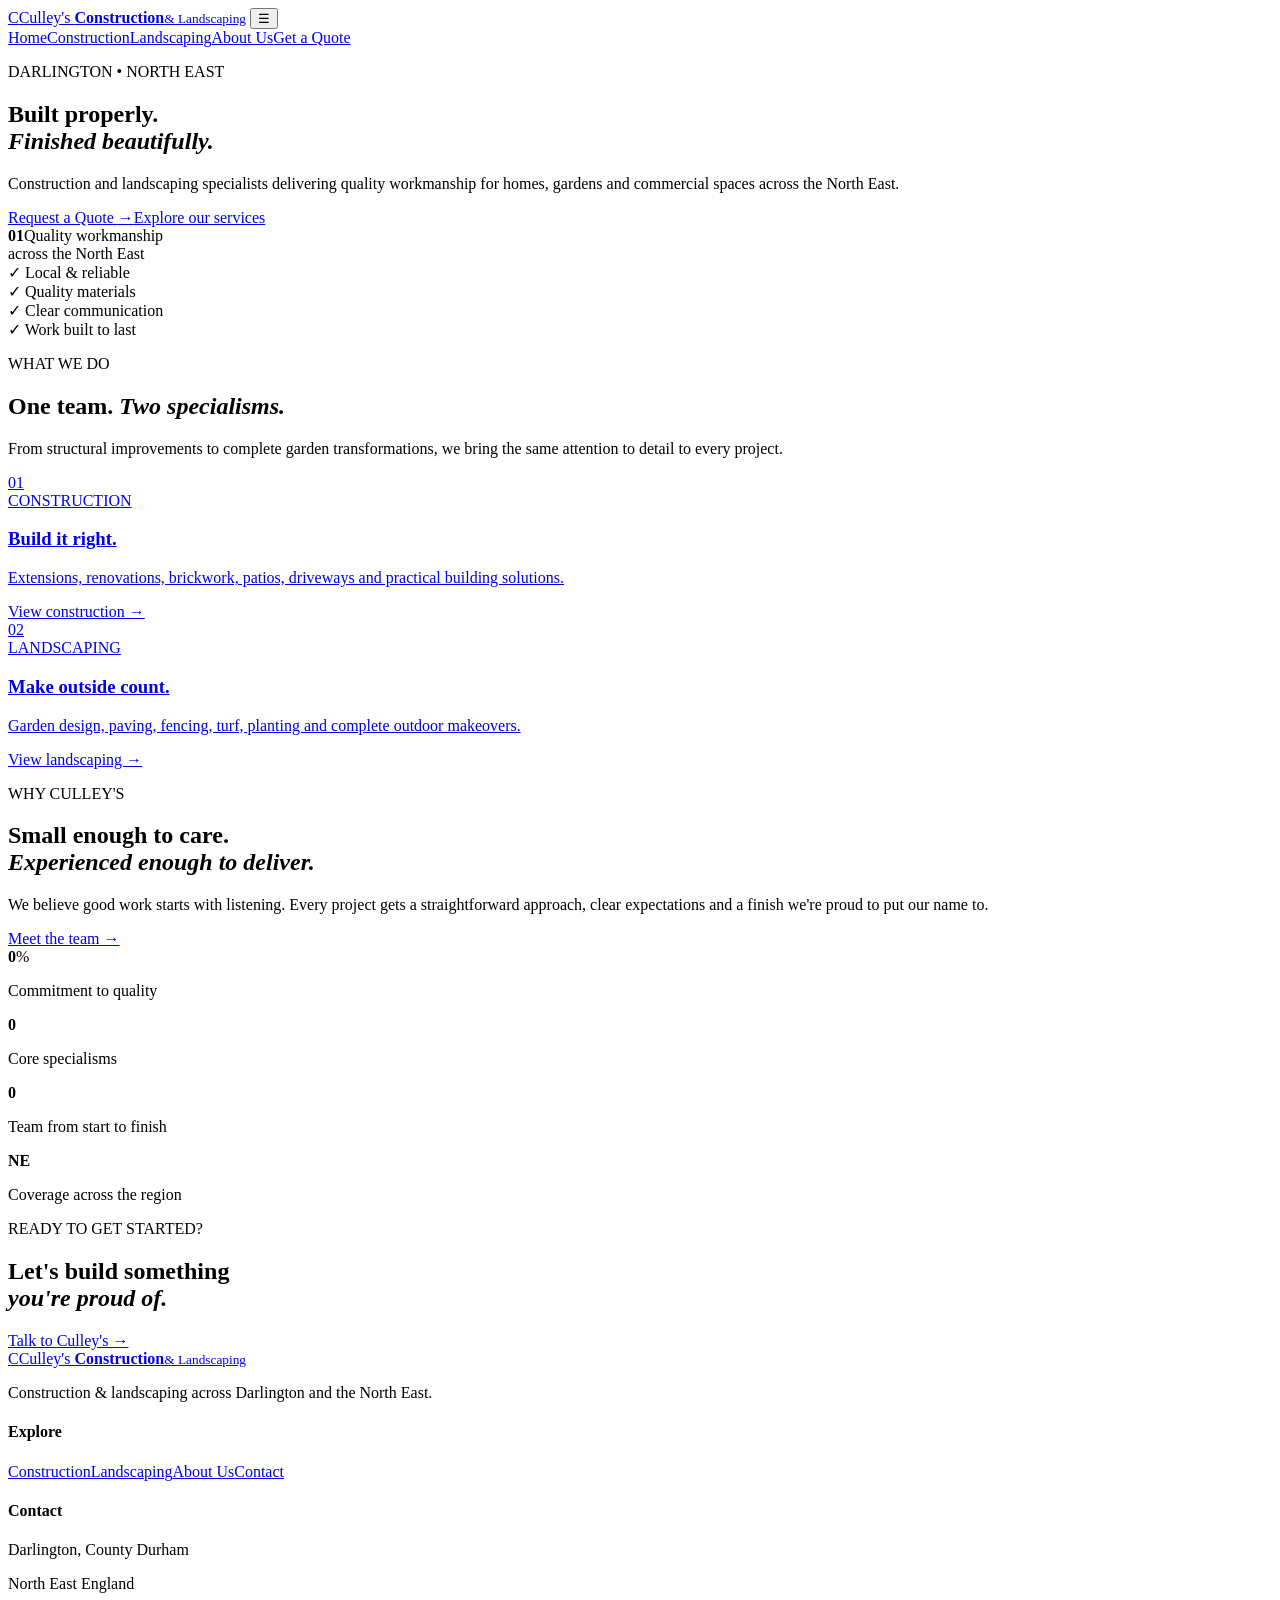
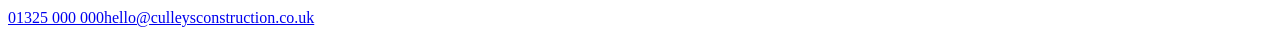
==== index.html @ 74e57752 "Add files via upload" ====
<!DOCTYPE html>
<html lang="en">
<head>
  <meta charset="UTF-8">
  <meta name="viewport" content="width=device-width, initial-scale=1.0">
  <meta name="description" content="Culley's Construction & Landscaping — construction, landscaping and outdoor improvement specialists across Darlington and the North East.">
  <title>Culley's Construction & Landscaping | Darlington & North East</title>
  <link rel="stylesheet" href="assets/css/style.css">
</head>
<body>
<header class="site-header">
  <a class="brand" href="index.html"><span class="brand-mark">C</span><span>Culley's <b>Construction</b><small>& Landscaping</small></span></a>
  <button class="nav-toggle" aria-label="Open menu">☰</button>
  <nav class="nav">
    <a href="index.html">Home</a><a href="construction.html">Construction</a><a href="landscaping.html">Landscaping</a><a href="about.html">About Us</a><a href="contact.html" class="nav-cta">Get a Quote</a>
  </nav>
</header>

<main>
<section class="hero">
  <div class="hero-overlay"></div>
  <div class="hero-content reveal">
    <p class="eyebrow">DARLINGTON • NORTH EAST</p>
    <h1>Built properly.<br><em>Finished beautifully.</em></h1>
    <p class="hero-copy">Construction and landscaping specialists delivering quality workmanship for homes, gardens and commercial spaces across the North East.</p>
    <div class="hero-actions"><a class="btn btn-primary" href="contact.html">Request a Quote <span>→</span></a><a class="btn btn-ghost" href="#services">Explore our services</a></div>
  </div>
  <div class="hero-badge"><strong>01</strong><span>Quality workmanship<br>across the North East</span></div>
</section>

<section class="trust-strip"><div>✓ Local & reliable</div><div>✓ Quality materials</div><div>✓ Clear communication</div><div>✓ Work built to last</div></section>

<section id="services" class="section">
  <div class="section-heading reveal"><p class="eyebrow">WHAT WE DO</p><h2>One team. <em>Two specialisms.</em></h2><p>From structural improvements to complete garden transformations, we bring the same attention to detail to every project.</p></div>
  <div class="service-grid">
    <a class="service-card reveal" href="construction.html"><div class="service-number">01</div><div><span class="card-kicker">CONSTRUCTION</span><h3>Build it right.</h3><p>Extensions, renovations, brickwork, patios, driveways and practical building solutions.</p><span class="text-link">View construction →</span></div></a>
    <a class="service-card dark reveal" href="landscaping.html"><div class="service-number">02</div><div><span class="card-kicker">LANDSCAPING</span><h3>Make outside count.</h3><p>Garden design, paving, fencing, turf, planting and complete outdoor makeovers.</p><span class="text-link">View landscaping →</span></div></a>
  </div>
</section>

<section class="split-feature">
  <div class="feature-image"></div><div class="feature-copy reveal"><p class="eyebrow">WHY CULLEY'S</p><h2>Small enough to care.<br><em>Experienced enough to deliver.</em></h2><p>We believe good work starts with listening. Every project gets a straightforward approach, clear expectations and a finish we're proud to put our name to.</p><a class="btn btn-dark" href="about.html">Meet the team →</a></div>
</section>

<section class="stats section"><div><strong data-count="100">0</strong><span>%</span><p>Commitment to quality</p></div><div><strong data-count="2">0</strong><span></span><p>Core specialisms</p></div><div><strong data-count="1">0</strong><span></span><p>Team from start to finish</p></div><div><strong>NE</strong><span></span><p>Coverage across the region</p></div></section>

<section class="cta-banner"><div><p class="eyebrow">READY TO GET STARTED?</p><h2>Let's build something<br><em>you're proud of.</em></h2></div><a class="btn btn-light" href="contact.html">Talk to Culley's →</a></section>
</main>
<footer class="footer"><div><a class="brand" href="index.html"><span class="brand-mark">C</span><span>Culley's <b>Construction</b><small>& Landscaping</small></span></a><p>Construction & landscaping across Darlington and the North East.</p></div><div><h4>Explore</h4><a href="construction.html">Construction</a><a href="landscaping.html">Landscaping</a><a href="about.html">About Us</a><a href="contact.html">Contact</a></div><div><h4>Contact</h4><p>Darlington, County Durham</p><p>North East England</p><a href="tel:01325000000">01325 000 000</a><a href="mailto:hello@culleysconstruction.co.uk">hello@culleysconstruction.co.uk</a></div></footer>
<script src="assets/js/main.js"></script>
</body></html>
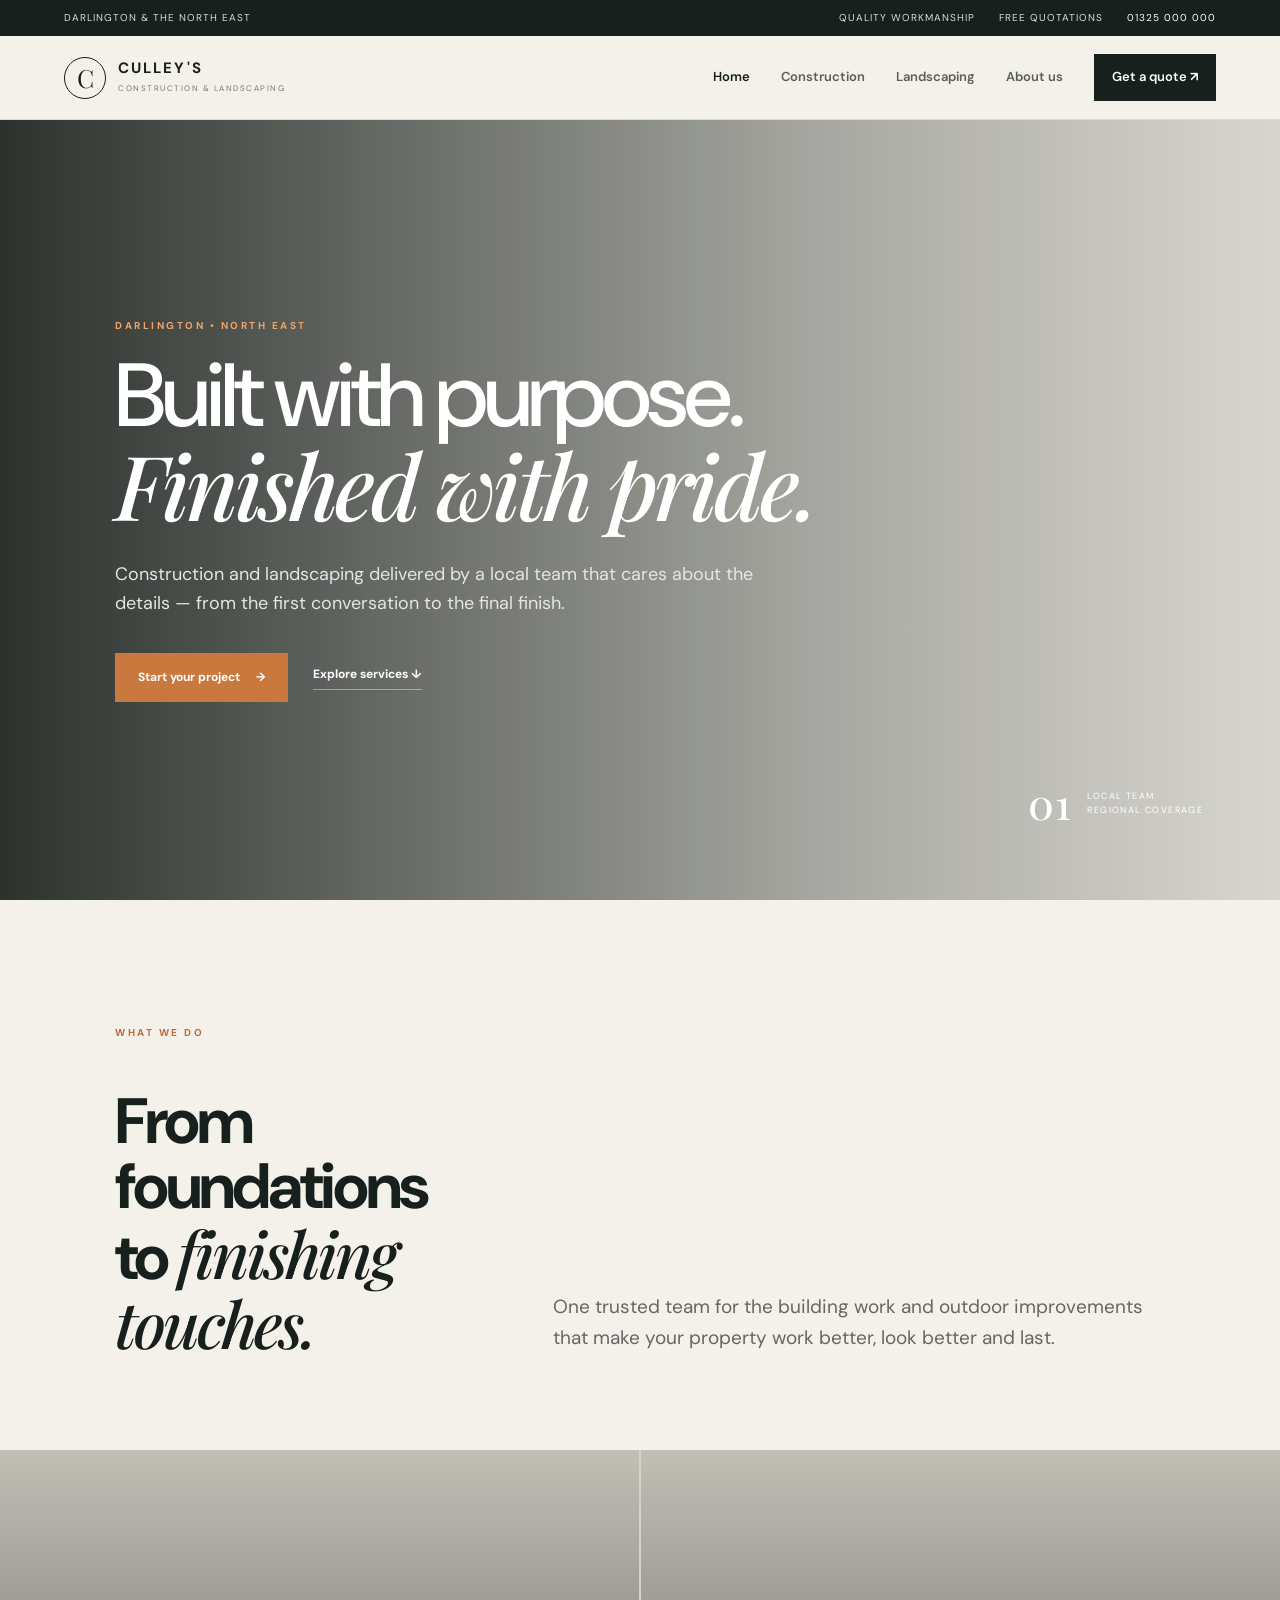
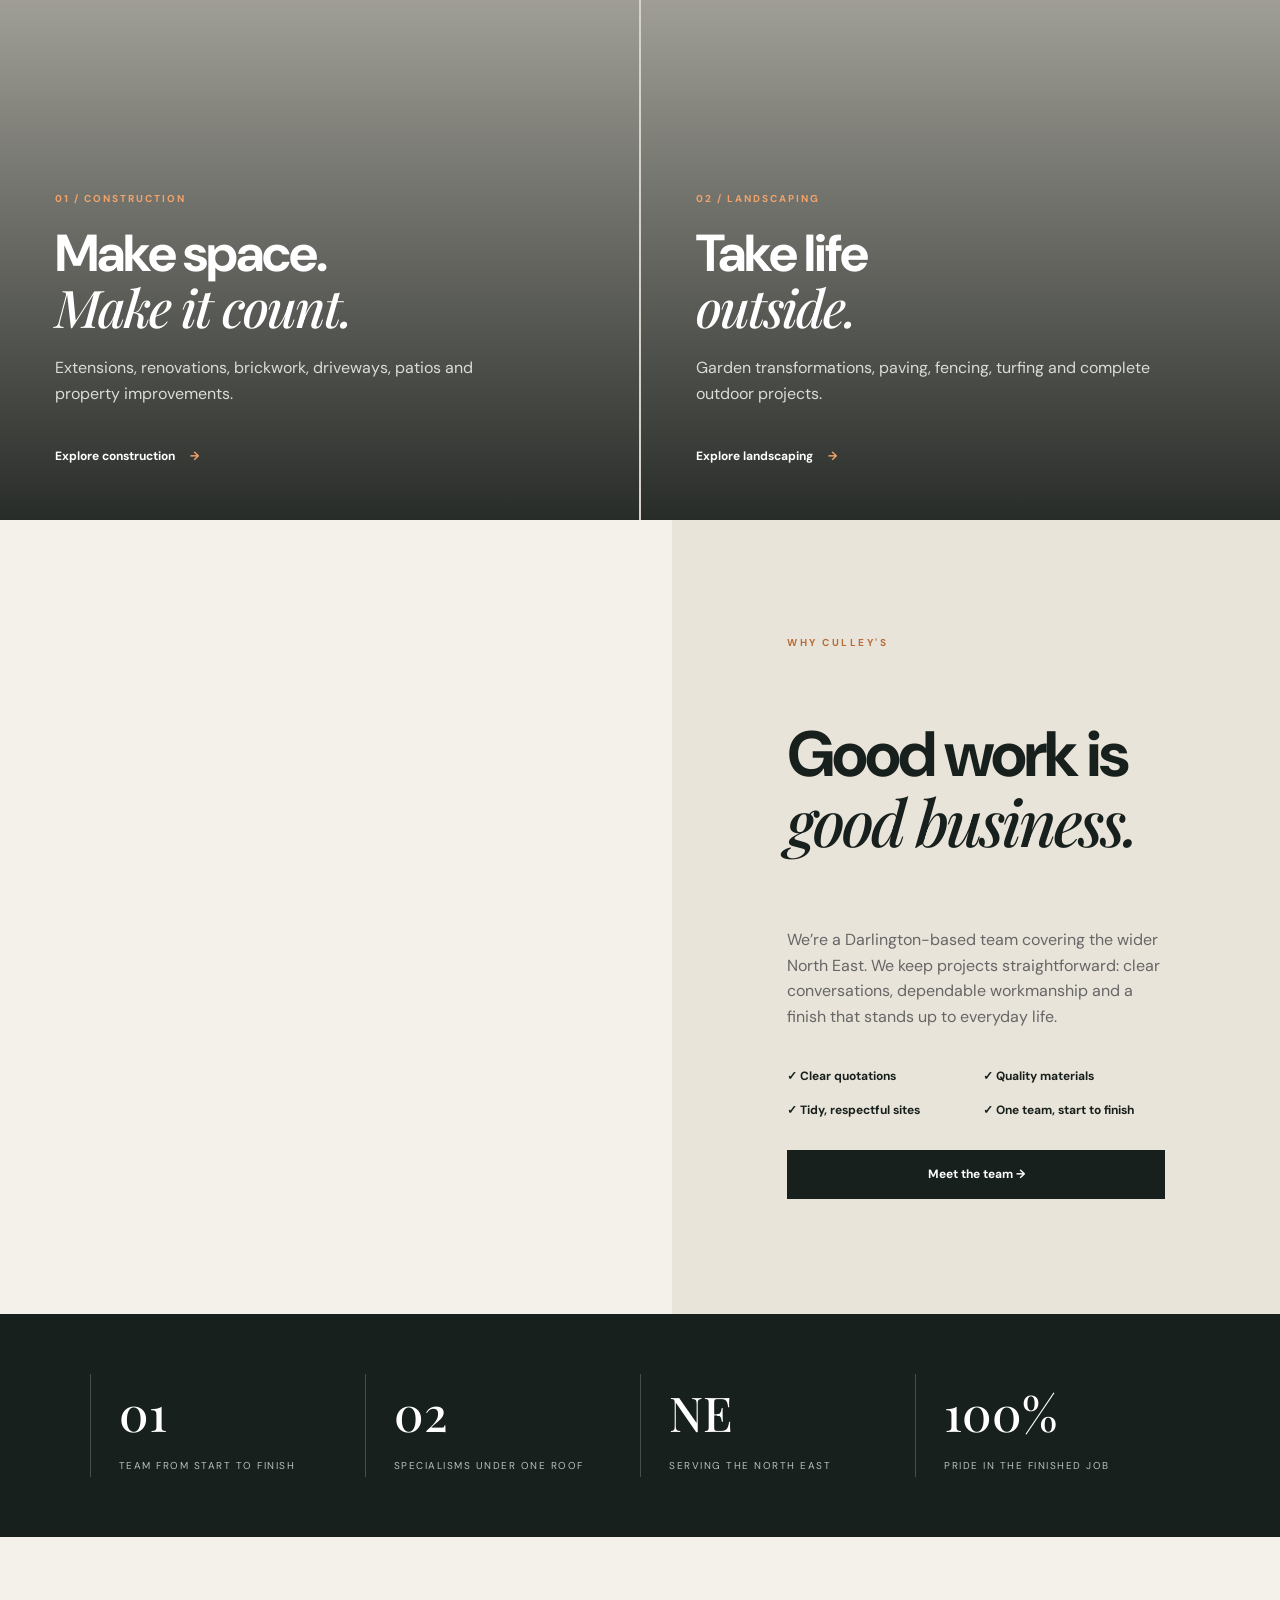
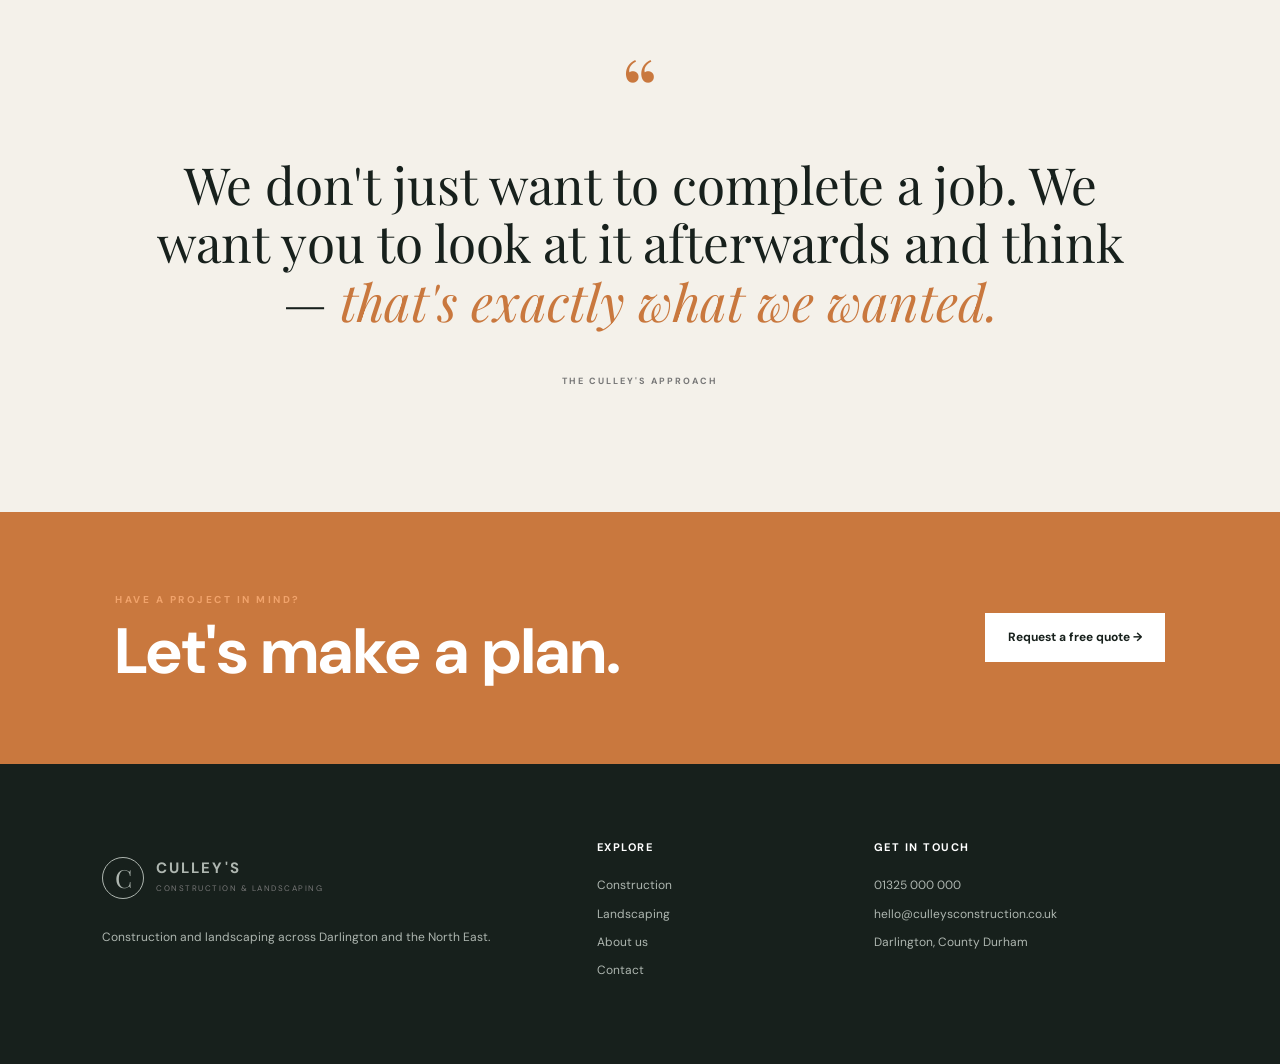
==== commit c58adde6: "Add files via upload" ====
--- a/index.html
+++ b/index.html
@@ -1,51 +1,54 @@
-<!DOCTYPE html>
-<html lang="en">
+<!doctype html>
+<html lang="en-GB">
 <head>
-  <meta charset="UTF-8">
-  <meta name="viewport" content="width=device-width, initial-scale=1.0">
-  <meta name="description" content="Culley's Construction & Landscaping — construction, landscaping and outdoor improvement specialists across Darlington and the North East.">
-  <title>Culley's Construction & Landscaping | Darlington & North East</title>
-  <link rel="stylesheet" href="assets/css/style.css">
+<meta charset="utf-8"><meta name="viewport" content="width=device-width,initial-scale=1">
+<title>Culley's Construction & Landscaping | Darlington & North East</title>
+<meta name="description" content="Culley's Construction & Landscaping — quality construction, landscaping, paving and property improvements across Darlington and the North East.">
+<link rel="preconnect" href="https://fonts.googleapis.com"><link rel="preconnect" href="https://fonts.gstatic.com" crossorigin>
+<link href="https://fonts.googleapis.com/css2?family=DM+Sans:wght@400;500;600;700&family=Playfair+Display:ital,wght@0,500;0,600;1,500;1,600&display=swap" rel="stylesheet">
+<link rel="stylesheet" href="assets/style.css">
 </head>
 <body>
-<header class="site-header">
-  <a class="brand" href="index.html"><span class="brand-mark">C</span><span>Culley's <b>Construction</b><small>& Landscaping</small></span></a>
-  <button class="nav-toggle" aria-label="Open menu">☰</button>
-  <nav class="nav">
-    <a href="index.html">Home</a><a href="construction.html">Construction</a><a href="landscaping.html">Landscaping</a><a href="about.html">About Us</a><a href="contact.html" class="nav-cta">Get a Quote</a>
-  </nav>
-</header>
+<div class="topbar"><div>Darlington & the North East</div><div class="toplinks"><span>Quality workmanship</span><span>Free quotations</span><a href="tel:01325000000">01325 000 000</a></div></div>
+<header class="header"><a class="logo" href="index.html"><span class="logo-icon">C</span><span><strong>CULLEY'S</strong><small>CONSTRUCTION & LANDSCAPING</small></span></a><button class="menu" aria-label="Menu">☰</button><nav><a href="index.html" class="active">Home</a><a href="construction.html">Construction</a><a href="landscaping.html">Landscaping</a><a href="about.html">About us</a><a class="navquote" href="contact.html">Get a quote <b>↗</b></a></nav></header>
 
 <main>
 <section class="hero">
-  <div class="hero-overlay"></div>
-  <div class="hero-content reveal">
-    <p class="eyebrow">DARLINGTON • NORTH EAST</p>
-    <h1>Built properly.<br><em>Finished beautifully.</em></h1>
-    <p class="hero-copy">Construction and landscaping specialists delivering quality workmanship for homes, gardens and commercial spaces across the North East.</p>
-    <div class="hero-actions"><a class="btn btn-primary" href="contact.html">Request a Quote <span>→</span></a><a class="btn btn-ghost" href="#services">Explore our services</a></div>
-  </div>
-  <div class="hero-badge"><strong>01</strong><span>Quality workmanship<br>across the North East</span></div>
+<div class="hero-bg"></div><div class="hero-shade"></div>
+<div class="hero-content">
+<div class="eyebrow light">DARLINGTON • NORTH EAST</div>
+<h1>Built with purpose.<br><i>Finished with pride.</i></h1>
+<p>Construction and landscaping delivered by a local team that cares about the details — from the first conversation to the final finish.</p>
+<div class="buttons"><a class="btn orange" href="contact.html">Start your project <b>→</b></a><a class="textbtn" href="#services">Explore services ↓</a></div>
+</div>
+<div class="hero-note"><strong>01</strong><span>Local team<br>Regional coverage</span></div>
 </section>
 
-<section class="trust-strip"><div>✓ Local & reliable</div><div>✓ Quality materials</div><div>✓ Clear communication</div><div>✓ Work built to last</div></section>
-
-<section id="services" class="section">
-  <div class="section-heading reveal"><p class="eyebrow">WHAT WE DO</p><h2>One team. <em>Two specialisms.</em></h2><p>From structural improvements to complete garden transformations, we bring the same attention to detail to every project.</p></div>
-  <div class="service-grid">
-    <a class="service-card reveal" href="construction.html"><div class="service-number">01</div><div><span class="card-kicker">CONSTRUCTION</span><h3>Build it right.</h3><p>Extensions, renovations, brickwork, patios, driveways and practical building solutions.</p><span class="text-link">View construction →</span></div></a>
-    <a class="service-card dark reveal" href="landscaping.html"><div class="service-number">02</div><div><span class="card-kicker">LANDSCAPING</span><h3>Make outside count.</h3><p>Garden design, paving, fencing, turf, planting and complete outdoor makeovers.</p><span class="text-link">View landscaping →</span></div></a>
-  </div>
+<section class="intro">
+<div class="eyebrow">WHAT WE DO</div><h2>From foundations<br>to <i>finishing touches.</i></h2>
+<p class="lead">One trusted team for the building work and outdoor improvements that make your property work better, look better and last.</p>
 </section>
 
-<section class="split-feature">
-  <div class="feature-image"></div><div class="feature-copy reveal"><p class="eyebrow">WHY CULLEY'S</p><h2>Small enough to care.<br><em>Experienced enough to deliver.</em></h2><p>We believe good work starts with listening. Every project gets a straightforward approach, clear expectations and a finish we're proud to put our name to.</p><a class="btn btn-dark" href="about.html">Meet the team →</a></div>
+<section class="services" id="services">
+<a href="construction.html" class="bigcard construction">
+<div class="cardphoto"></div><div class="cardcontent"><span>01 / CONSTRUCTION</span><h3>Make space.<br><i>Make it count.</i></h3><p>Extensions, renovations, brickwork, driveways, patios and property improvements.</p><b>Explore construction <em>→</em></b></div>
+</a>
+<a href="landscaping.html" class="bigcard landscape">
+<div class="cardphoto"></div><div class="cardcontent"><span>02 / LANDSCAPING</span><h3>Take life<br><i>outside.</i></h3><p>Garden transformations, paving, fencing, turfing and complete outdoor projects.</p><b>Explore landscaping <em>→</em></b></div>
+</a>
 </section>
 
-<section class="stats section"><div><strong data-count="100">0</strong><span>%</span><p>Commitment to quality</p></div><div><strong data-count="2">0</strong><span></span><p>Core specialisms</p></div><div><strong data-count="1">0</strong><span></span><p>Team from start to finish</p></div><div><strong>NE</strong><span></span><p>Coverage across the region</p></div></section>
+<section class="why">
+<div class="whyimage"></div><div class="whycopy"><div class="eyebrow">WHY CULLEY'S</div><h2>Good work is<br><i>good business.</i></h2><p>We’re a Darlington-based team covering the wider North East. We keep projects straightforward: clear conversations, dependable workmanship and a finish that stands up to everyday life.</p>
+<div class="checks"><span>✓ Clear quotations</span><span>✓ Quality materials</span><span>✓ Tidy, respectful sites</span><span>✓ One team, start to finish</span></div><a class="btn dark" href="about.html">Meet the team →</a></div>
+</section>
 
-<section class="cta-banner"><div><p class="eyebrow">READY TO GET STARTED?</p><h2>Let's build something<br><em>you're proud of.</em></h2></div><a class="btn btn-light" href="contact.html">Talk to Culley's →</a></section>
+<section class="numbers"><div><strong>01</strong><span>team from start to finish</span></div><div><strong>02</strong><span>specialisms under one roof</span></div><div><strong>NE</strong><span>serving the North East</span></div><div><strong>100%</strong><span>pride in the finished job</span></div></section>
+
+<section class="testimonial"><div class="quote-mark">“</div><blockquote>We don't just want to complete a job. We want you to look at it afterwards and think — <i>that's exactly what we wanted.</i></blockquote><span>THE CULLEY'S APPROACH</span></section>
+
+<section class="cta"><div><div class="eyebrow light">HAVE A PROJECT IN MIND?</div><h2>Let's make a plan.</h2></div><a class="btn white" href="contact.html">Request a free quote →</a></section>
 </main>
-<footer class="footer"><div><a class="brand" href="index.html"><span class="brand-mark">C</span><span>Culley's <b>Construction</b><small>& Landscaping</small></span></a><p>Construction & landscaping across Darlington and the North East.</p></div><div><h4>Explore</h4><a href="construction.html">Construction</a><a href="landscaping.html">Landscaping</a><a href="about.html">About Us</a><a href="contact.html">Contact</a></div><div><h4>Contact</h4><p>Darlington, County Durham</p><p>North East England</p><a href="tel:01325000000">01325 000 000</a><a href="mailto:hello@culleysconstruction.co.uk">hello@culleysconstruction.co.uk</a></div></footer>
-<script src="assets/js/main.js"></script>
+<footer><div class="footbrand"><a class="logo" href="#"><span class="logo-icon">C</span><span><strong>CULLEY'S</strong><small>CONSTRUCTION & LANDSCAPING</small></span></a><p>Construction and landscaping across Darlington and the North East.</p></div><div><h4>Explore</h4><a href="construction.html">Construction</a><a href="landscaping.html">Landscaping</a><a href="about.html">About us</a><a href="contact.html">Contact</a></div><div><h4>Get in touch</h4><a href="tel:01325000000">01325 000 000</a><a href="mailto:hello@culleysconstruction.co.uk">hello@culleysconstruction.co.uk</a><span>Darlington, County Durham</span></div></footer>
+<script src="assets/main.js"></script>
 </body></html>
--- a/assets/style.css
+++ b/assets/style.css
@@ -0,0 +1 @@
+*{box-sizing:border-box}html{scroll-behaviour:smooth}body{margin:0;background:#f4f1ea;color:#17201c;font-family:'DM Sans',Arial,sans-serif;line-height:1.6}a{text-decoration:none;color:inherit}button{font:inherit}.topbar{height:36px;background:#17201c;color:#d8ddd8;display:flex;justify-content:space-between;padding:0 5vw;align-items:center;font-size:10px;letter-spacing:1px;text-transform:uppercase}.toplinks{display:flex;gap:24px}.toplinks a{color:#fff}.header{height:84px;padding:0 5vw;display:flex;align-items:center;justify-content:space-between;background:#f4f1ea;border-bottom:1px solid #ddd9d0;position:relative;z-index:20}.logo{display:flex;align-items:center;gap:12px}.logo-icon{width:42px;height:42px;border:1.5px solid currentColor;border-radius:50%;display:grid;place-items:center;font-family:'Playfair Display',serif;font-size:25px}.logo strong{display:block;font-size:15px;letter-spacing:2px;line-height:1}.logo small{display:block;font-size:8px;letter-spacing:1.5px;color:#777;margin-top:6px}.header nav{display:flex;align-items:center;gap:31px;font-size:13px;font-weight:600}.header nav a{padding:10px 0;opacity:.7}.header nav a:hover,.header nav a.active{opacity:1}.navquote{background:#17201c!important;color:#fff!important;padding:13px 18px!important;opacity:1!important}.menu{display:none;border:0;background:none;font-size:26px}.hero{height:calc(100vh - 120px);min-height:650px;position:relative;display:flex;align-items:center;color:#fff;overflow:hidden}.hero-bg,.hero-shade{position:absolute;inset:0}.hero-bg{background-image:url('https://images.unsplash.com/photo-1503387762-592deb58ef4e?auto=format&fit=crop&w=2200&q=90');background-size:cover;background-position:center;animation:zoom 16s ease-out both}.hero-shade{background:linear-gradient(90deg,rgba(11,18,15,.86),rgba(11,18,15,.32) 65%,rgba(11,18,15,.12))}.hero-content{position:relative;width:min(850px,88%);margin-left:9vw}.eyebrow{font-size:10px;font-weight:700;letter-spacing:2.5px;color:#b86c38;margin-bottom:18px}.eyebrow.light{color:#f1a36b}.hero h1,.innerhero h1,.contactpage h1{font-size:clamp(54px,7vw,100px);line-height:.98;letter-spacing:-4px;margin:0 0 25px;font-weight:500}.hero h1 i,.innerhero h1 i,.contactpage h1 i,h2 i,h3 i{font-family:'Playfair Display',serif;font-weight:500}.hero p{font-size:18px;max-width:650px;color:#e4e6e3}.buttons{display:flex;align-items:center;gap:25px;margin-top:35px}.btn{display:inline-flex;justify-content:center;align-items:center;gap:16px;padding:15px 23px;border:0;font-weight:700;font-size:12px;cursor:pointer}.btn.orange{background:#c9783e;color:#fff}.btn.dark{background:#17201c;color:#fff}.btn.white{background:#fff;color:#17201c}.textbtn{font-size:12px;font-weight:700;color:#fff;border-bottom:1px solid rgba(255,255,255,.4);padding-bottom:5px}.hero-note{position:absolute;right:6vw;bottom:7vh;display:flex;align-items:center;gap:15px;text-transform:uppercase;font-size:9px;letter-spacing:1.4px}.hero-note strong{font-family:'Playfair Display',serif;font-size:42px;font-weight:500}.intro{padding:125px 9vw 90px;display:grid;grid-template-columns:1fr 1.5fr;gap:30px}.intro .eyebrow{grid-column:1/-1}.intro h2{font-size:clamp(42px,5vw,70px);line-height:1.02;letter-spacing:-3px;margin:0}.intro .lead{font-size:19px;color:#666;max-width:600px;align-self:end;margin:0 0 7px}.services{display:grid;grid-template-columns:1fr 1fr;gap:2px;background:#d6d2c9}.bigcard{min-height:670px;position:relative;color:#fff;overflow:hidden}.bigcard .cardphoto{position:absolute;inset:0;background-size:cover;background-position:center;transition:transform .7s}.bigcard:hover .cardphoto{transform:scale(1.05)}.construction .cardphoto{background-image:url('https://images.unsplash.com/photo-1541888946425-d81bb19240f5?auto=format&fit=crop&w=1600&q=90')}.landscape .cardphoto{background-image:url('https://images.unsplash.com/photo-1558904541-efa843a96f01?auto=format&fit=crop&w=1600&q=90')}.bigcard:after{content:'';position:absolute;inset:0;background:linear-gradient(180deg,rgba(12,17,14,.1),rgba(12,17,14,.86))}.cardcontent{position:absolute;z-index:2;left:55px;right:55px;bottom:52px}.cardcontent>span{font-size:10px;letter-spacing:2px;font-weight:700;color:#f1a36b}.cardcontent h3{font-size:52px;line-height:1.02;letter-spacing:-2px;margin:18px 0}.cardcontent p{color:#d9dcd9;max-width:460px}.cardcontent>b{font-size:12px;display:inline-block;margin-top:25px}.cardcontent em{font-style:normal;color:#f1a36b;margin-left:12px}.why{display:grid;grid-template-columns:1.05fr .95fr;min-height:700px}.whyimage{background:url('https://images.unsplash.com/photo-1600585154340-be6161a56a0c?auto=format&fit=crop&w=1700&q=90') center/cover}.whycopy{padding:9vw;display:flex;justify-content:center;flex-direction:column;background:#e9e4da}.whycopy h2{font-size:clamp(43px,5vw,70px);line-height:1.02;letter-spacing:-3px}.whycopy>p{color:#666;max-width:560px}.checks{display:grid;grid-template-columns:1fr 1fr;gap:14px;margin:22px 0 30px;font-size:12px;font-weight:700}.numbers{display:grid;grid-template-columns:repeat(4,1fr);background:#17201c;color:#fff;padding:60px 7vw}.numbers div{padding:0 28px;border-left:1px solid #46504b}.numbers strong{font-family:'Playfair Display',serif;font-size:48px;font-weight:500;display:block}.numbers span{font-size:10px;text-transform:uppercase;letter-spacing:1.5px;color:#b9bfba}.testimonial{padding:120px 12vw;text-align:center;background:#f4f1ea}.quote-mark{font-family:'Playfair Display',serif;font-size:90px;color:#c9783e;line-height:.7}.testimonial blockquote{font-family:'Playfair Display',serif;font-size:clamp(30px,4vw,55px);line-height:1.15;max-width:1000px;margin:35px auto}.testimonial blockquote i{color:#c9783e}.testimonial span{font-size:9px;letter-spacing:2px;color:#777;font-weight:700}.cta{padding:80px 9vw;background:#c9783e;color:#fff;display:flex;justify-content:space-between;align-items:center}.cta h2{font-size:clamp(40px,5vw,65px);margin:0;line-height:1}.cta .eyebrow{margin-bottom:12px}.cta .btn{margin-left:40px}footer{background:#17201c;color:#fff;padding:75px 8vw;display:grid;grid-template-columns:2fr 1fr 1.4fr;gap:60px}footer .logo{margin-bottom:20px}footer p,footer a,footer span{display:block;color:#aeb6b0;font-size:12px;margin:9px 0}footer h4{font-size:11px;text-transform:uppercase;letter-spacing:1.5px;color:#fff;margin:0 0 20px}.innerhero{min-height:620px;background:linear-gradient(90deg,rgba(11,18,15,.82),rgba(11,18,15,.15)),var(--hero) center/cover;display:flex;align-items:center;color:#fff;padding:0 9vw}.innerhero>div{max-width:900px}.innerhero p{font-size:18px;color:#e4e6e3;max-width:650px;margin-bottom:32px}.pageintro{padding:120px 9vw 60px;max-width:1000px}.pageintro h2{font-size:clamp(45px,5vw,70px);line-height:1.02;letter-spacing:-3px;margin:0 0 20px}.pageintro>p{color:#666;max-width:600px;font-size:17px}.serviceitems{margin:0 9vw 120px;border-top:1px solid #ccc8be;display:grid;grid-template-columns:1fr 1fr}.serviceitems article{min-height:210px;padding:38px 35px;display:grid;grid-template-columns:60px 1fr;gap:20px;border-bottom:1px solid #ccc8be}.serviceitems article:nth-child(odd){border-right:1px solid #ccc8be}.serviceitems article>span{font-family:'Playfair Display',serif;color:#c9783e;font-size:28px}.serviceitems h3{font-size:24px;margin:0 0 8px}.serviceitems p{color:#666;margin:0}.process{background:#e9e4da;padding:110px 9vw;display:grid;grid-template-columns:.7fr 1.3fr;gap:80px}.process h2{font-size:58px;line-height:1.02;letter-spacing:-3px}.steps{display:grid;grid-template-columns:repeat(3,1fr);gap:28px}.steps article{border-top:1px solid #bcb7ad;padding-top:22px}.steps b,.values b{font-family:'Playfair Display',serif;color:#c9783e;font-size:30px}.steps h3{font-size:20px;margin:16px 0 8px}.steps p{font-size:13px;color:#666}.abouthero{background-image:linear-gradient(90deg,rgba(11,18,15,.82),rgba(11,18,15,.15)),url('https://images.unsplash.com/photo-1504917595217-d4dc5ebe6122?auto=format&fit=crop&w=2000&q=90')}.aboutsplit{display:grid;grid-template-columns:1fr 1fr;gap:100px;padding:120px 9vw}.aboutsplit h2{font-size:65px;line-height:1.02;letter-spacing:-3px}.aboutsplit p{color:#666;font-size:17px}.teamsection{background:#e9e4da;padding:110px 9vw}.pageintro.compact{padding:0 0 50px}.teamgrid{display:grid;grid-template-columns:repeat(3,1fr);gap:20px}.teamgrid article{background:#f4f1ea;padding-bottom:25px}.person{height:390px;display:grid;place-items:center;font-family:'Playfair Display',serif;font-size:70px;color:#17201c}.p1{background:#c8c1b2}.p2{background:#b7beb7}.p3{background:#d1bba7}.teamgrid h3,.teamgrid span,.teamgrid p{margin-left:24px;margin-right:24px}.teamgrid h3{font-size:24px;margin-top:20px;margin-bottom:2px}.teamgrid span{font-size:10px;text-transform:uppercase;letter-spacing:1.2px;color:#c9783e;font-weight:700}.teamgrid p{font-size:13px;color:#666}.values{padding:90px 9vw;display:grid;grid-template-columns:repeat(3,1fr);gap:50px}.values div{border-top:1px solid #ccc8be;padding-top:20px}.values h3{font-size:24px}.values p{color:#666;font-size:14px}.contactpage{display:grid;grid-template-columns:1fr 1fr;min-height:calc(100vh - 84px);background:#17201c;color:#fff}.contactcopy{padding:9vw;display:flex;justify-content:center;flex-direction:column}.contactcopy h1{font-size:clamp(52px,6vw,82px)}.contactcopy>p{color:#bac0bc;max-width:560px;font-size:16px}.contactlinks{display:flex;flex-direction:column;gap:9px;margin-top:30px;font-size:13px;font-weight:700}.contactlinks a{color:#fff}.contactlinks span{color:#8f9993}.formbox{background:#f4f1ea;color:#17201c;padding:8vw;display:flex;align-items:center}.formbox form{width:100%}.formrow{display:grid;grid-template-columns:1fr 1fr;gap:18px}.formbox label{display:block;font-size:9px;font-weight:800;letter-spacing:1.5px;margin-bottom:17px}.formbox input,.formbox select,.formbox textarea,.adminmain input{display:block;width:100%;border:1px solid #cbc7bd;background:#fff;padding:14px;margin-top:7px;font:inherit;color:#17201c}.formbox textarea{resize:vertical}.full{width:100%}.success,.error{margin-top:15px;font-size:12px;font-weight:700}.success{color:#3e7254}.error{color:#a33}.admin{background:#f4f1ea}.adminhead{height:80px;background:#17201c;color:#fff;display:flex;justify-content:space-between;align-items:center;padding:0 6vw}.adminmain{padding:80px 8vw}.adminmain h1{font-size:70px;line-height:1}.adminmain form{max-width:480px;margin-top:30px}.adminmain input{margin-bottom:12px}.hidden{display:none}.dashhead{display:flex;justify-content:space-between;align-items:end;margin-bottom:35px}.dashhead h1{font-size:55px;margin:0}.count{background:#e9e4da;padding:17px 25px}.count b{font-family:'Playfair Display',serif;font-size:36px}.count span{font-size:10px;text-transform:uppercase;letter-spacing:1px;margin-left:8px}.enquiry{background:#fff;border:1px solid #ddd9d0;padding:25px;margin-bottom:13px}.enqtop{display:flex;justify-content:space-between}.enqtop h3{margin:0;font-size:21px}.enqtop small{color:#777}.enqtop button{border:0;background:none;color:#a33;cursor:pointer;font-weight:700}.enqmeta{font-size:10px;text-transform:uppercase;letter-spacing:1px;color:#c9783e;margin:12px 0}.enquiry p{border-top:1px solid #eee;padding-top:15px;color:#555}@keyframes zoom{from{transform:scale(1)}to{transform:scale(1.06)}}section,.bigcard article{opacity:0;transform:translateY(20px);transition:opacity .7s,transform .7s}section.show,.bigcard.show,article.show{opacity:1;transform:none}@media(max-width:850px){.topbar{display:none}.header{height:72px}.menu{display:block}.header nav{display:none;position:absolute;top:72px;left:0;right:0;background:#f4f1ea;padding:18px 6vw;flex-direction:column;align-items:stretch;gap:4px;border-bottom:1px solid #ddd}.header nav.open{display:flex}.header nav a{padding:12px}.hero{min-height:680px}.hero-content{margin-left:7vw}.hero-note{display:none}.intro,.services,.why,.numbers,.process,.aboutsplit,.teamgrid,.values,.contactpage,.serviceitems,footer{grid-template-columns:1fr}.intro{padding:90px 7vw}.intro .eyebrow{grid-column:auto}.services{gap:0}.bigcard{min-height:580px}.cardcontent{left:35px;right:35px;bottom:35px}.cardcontent h3{font-size:45px}.whyimage{min-height:430px}.whycopy{padding:75px 7vw}.numbers{padding:45px 7vw;gap:30px}.numbers div{border-left:0;padding:0}.testimonial{padding:80px 7vw}.cta{padding:60px 7vw;display:block}.cta .btn{margin:25px 0 0}.innerhero{min-height:620px;padding:0 7vw}.pageintro{padding:85px 7vw 45px}.serviceitems{margin:0 7vw 80px}.serviceitems article:nth-child(odd){border-right:0}.process{padding:80px 7vw;gap:40px}.steps{grid-template-columns:1fr}.aboutsplit{padding:80px 7vw;gap:25px}.teamsection{padding:80px 7vw}.values{padding:70px 7vw}.contactpage{min-height:auto}.contactcopy,.formbox{padding:75px 7vw}.formrow{grid-template-columns:1fr}.footer{padding:60px 7vw}.adminmain{padding:60px 7vw}.dashhead{align-items:start}.dashhead h1{font-size:45px}.logo small{font-size:7px}}
